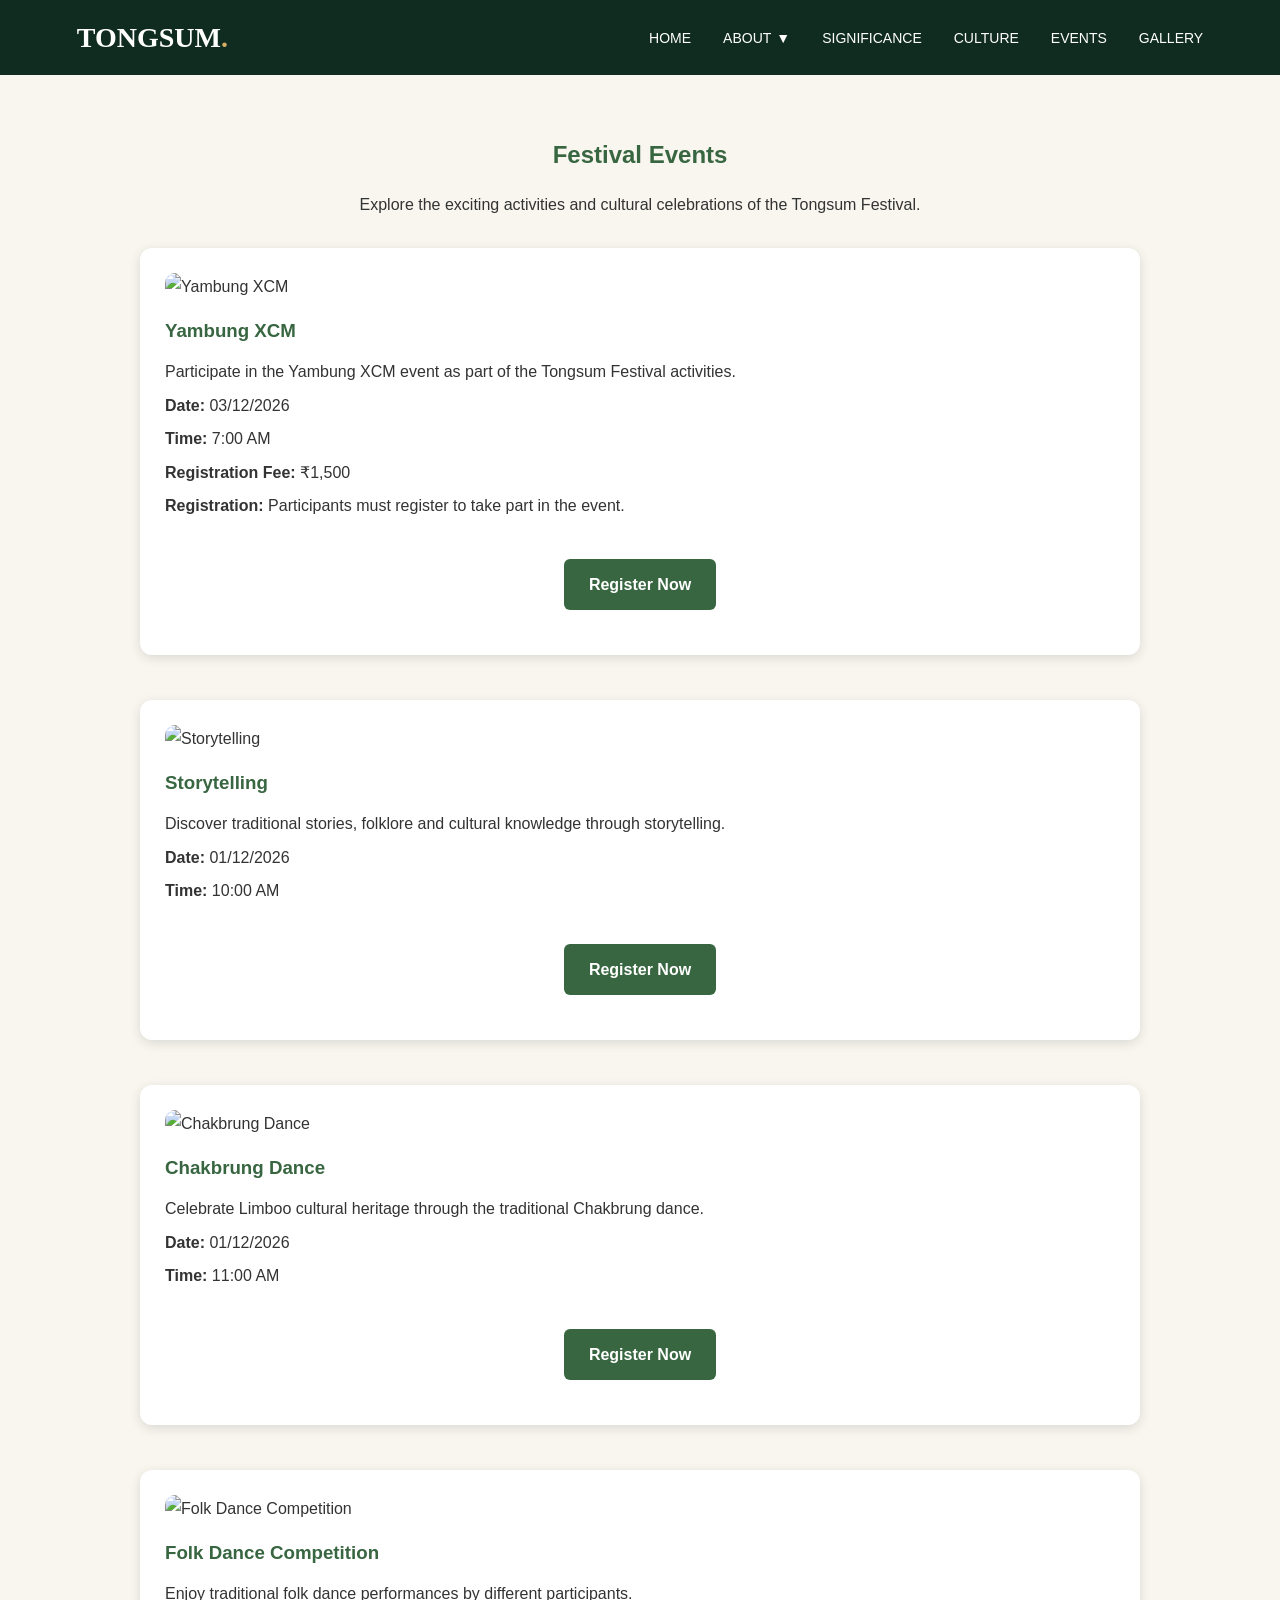
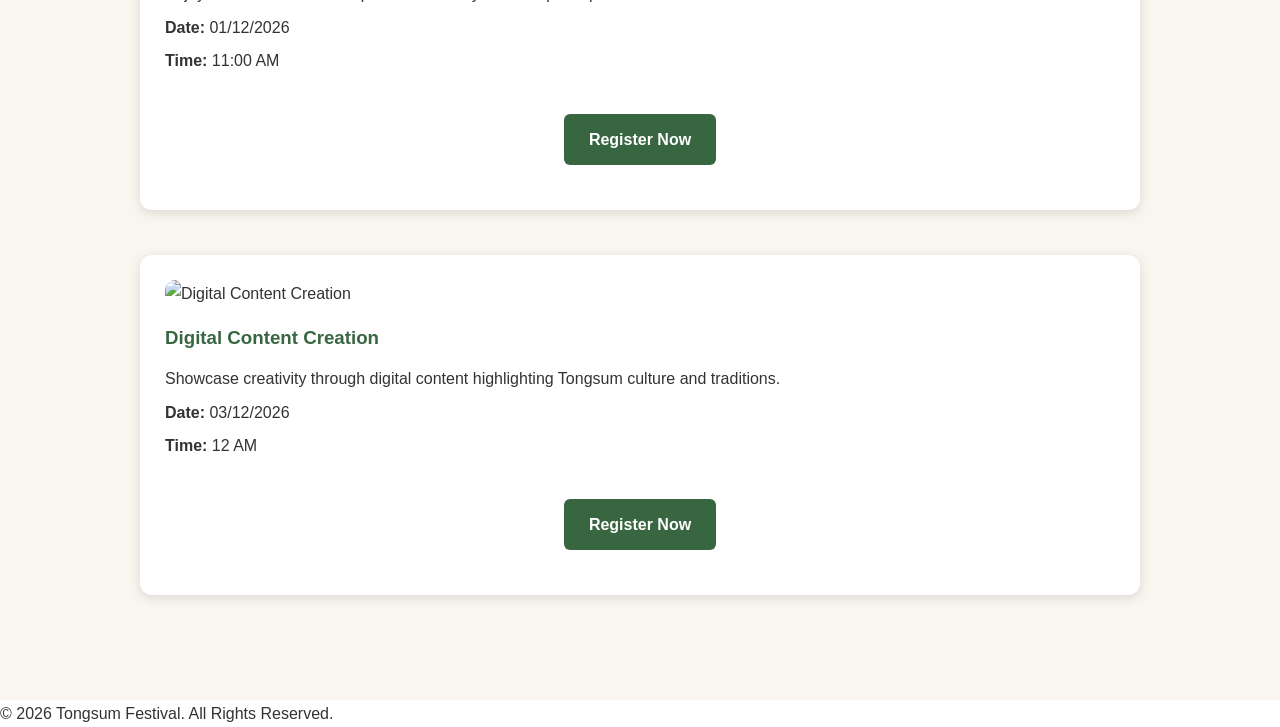
==== events.html @ 28ba3034 "Update events.html" ====
<!DOCTYPE html>
<html lang="en">

<head>
    <meta charset="UTF-8">
    <meta name="viewport" content="width=device-width, initial-scale=1.0">
    <title>Tongsum | Festival Events</title>
    <link rel="stylesheet" href="style.css">
</head>

<body>

   
<!-- NAVIGATION -->
<header class="header">
    <nav class="navbar container">

        <a href="index.html#HOME" class="logo">TONGSUM<span>.</span></a>

        <button class="menu-toggle" id="menuToggle"
                aria-label="Toggle navigation" aria-expanded="false">
            ☰
        </button>

        <ul class="nav-links" id="navLinks">

            <li>
                <a href="index.html#HOME">HOME</a>
            </li>

            <!-- ABOUT BUTTON WITH DROPDOWN -->
            <li class="dropdown">
                <div class="about-nav">

                    <a href="index.html#about">ABOUT</a>

                    <details>
                        <summary>▼</summary>

                        <ul class="dropdown-menu">

                            <li>
                                <a href="dtdc-members.html">DTDC MEMBERS 2026</a>
                            </li>

                            <li>
                                <a href="village-tourism.html">
                                    2ND ANNUAL TONGSUM VILLAGE TOURISM FESTIVAL
                                </a>
                            </li>

                        </ul>

                    </details>

                </div>
            </li>

            <li>
                <a href="index.html#significance">SIGNIFICANCE</a>
            </li>

            <li>
                <a href="index.html#culture">CULTURE</a>
            </li>

            <li>
                <a href="events.html">EVENTS</a>
            </li>

            <li>
                <a href="index.html#gallery">GALLERY</a>
            </li>

        </ul>

    </nav>
</header>


    <main>
        <section class="events-section">

            <h2>Festival Events</h2>

            <p>
                Explore the exciting activities and cultural celebrations
                of the Tongsum Festival.
            </p>

            <!-- Event 1 -->
            <div class="event-card">

                <img src="images/yambung-xcm.jpg" alt="Yambung XCM">

                <h3>Yambung XCM</h3>

                <p>Participate in the Yambung XCM event as part
                   of the Tongsum Festival activities.</p>

                <p><strong>Date:</strong> 03/12/2026</p>
                <p><strong>Time:</strong> 7:00 AM</p>
                <p><strong>Registration Fee:</strong> ₹1,500</p>
                <p><strong>Registration:</strong> Participants must register to take part in the event.</p>

                <div class="register-container">
                    <a href="https://docs.google.com/forms/d/e/1FAIpQLSftrpKSOLo7Bh1quTeNrvME7EjL8x2INw-Up850yJGy06LkeA/viewform?usp=pp_url&entry.790058781=Yambung+XCM"
                       target="_blank"
                       class="register-btn">
                        Register Now
                    </a>
                </div>

            </div>

            <!-- Event 2 -->
            <div class="event-card">

                <img src="images/storytelling.jpg" alt="Storytelling">

                <h3>Storytelling</h3>

                <p>Discover traditional stories, folklore and
                   cultural knowledge through storytelling.</p>

                <p><strong>Date:</strong> 01/12/2026</p>
                <p><strong>Time:</strong> 10:00 AM</p>

                <div class="register-container">
                    <a href="https://docs.google.com/forms/d/e/1FAIpQLSftrpKSOLo7Bh1quTeNrvME7EjL8x2INw-Up850yJGy06LkeA/viewform?usp=pp_url&entry.790058781=Storytelling"
                       target="_blank"
                       class="register-btn">
                        Register Now
                    </a>
                </div>

            </div>

            <!-- Event 3 -->
            <div class="event-card">

                <img src="images/chakbrung.jpg" alt="Chakbrung Dance">

                <h3>Chakbrung Dance</h3>

                <p>Celebrate Limboo cultural heritage through
                   the traditional Chakbrung dance.</p>

                <p><strong>Date:</strong> 01/12/2026</p>
                <p><strong>Time:</strong> 11:00 AM</p>

                <div class="register-container">
                    <a href="https://docs.google.com/forms/d/e/1FAIpQLSftrpKSOLo7Bh1quTeNrvME7EjL8x2INw-Up850yJGy06LkeA/viewform?usp=pp_url&entry.790058781=Chakbrung+Dance"
                       target="_blank"
                       class="register-btn">
                        Register Now
                    </a>
                </div>

            </div>

            <!-- Event 4 -->
            <div class="event-card">

                <img src="images/folk-dance.jpg" alt="Folk Dance Competition">

                <h3>Folk Dance Competition</h3>

                <p>Enjoy traditional folk dance performances
                   by different participants.</p>

                <p><strong>Date:</strong> 01/12/2026</p>
                <p><strong>Time:</strong> 11:00 AM</p>

                <div class="register-container">
                    <a href="https://docs.google.com/forms/d/e/1FAIpQLSftrpKSOLo7Bh1quTeNrvME7EjL8x2INw-Up850yJGy06LkeA/viewform?usp=pp_url&entry.790058781=Folk+Dance+Competition"
                       target="_blank"
                       class="register-btn">
                        Register Now
                    </a>
                </div>

            </div>

            <!-- Event 5 -->
            <div class="event-card">

                <img src="images/digital-content.jpg" alt="Digital Content Creation">

                <h3>Digital Content Creation</h3>

                <p>Showcase creativity through digital content
                   highlighting Tongsum culture and traditions.</p>

                <p><strong>Date:</strong> 03/12/2026</p>
                <p><strong>Time:</strong> 12 AM</p>

                <div class="register-container">
                    <a href="https://docs.google.com/forms/d/e/1FAIpQLSftrpKSOLo7Bh1quTeNrvME7EjL8x2INw-Up850yJGy06LkeA/viewform?usp=pp_url&entry.790058781=Digital+Content+Creation"
                       target="_blank"
                       class="register-btn">
                        Register Now
                    </a>
                </div>

            </div>

        </section>
    </main>

    <!-- Footer -->
    <footer>
        <p>&copy; 2026 Tongsum Festival. All Rights Reserved.</p>
    </footer>

</body>
</html>
---- style.css ----
/* GENERAL SETTINGS */
* {
    margin: 0;
    padding: 0;
    box-sizing: border-box;
    scroll-behavior: smooth;
}

:root {
    --green: #173e2b;
    --dark-green: #102c20;
    --gold: #d6ad61;
    --cream: #f8f6ef;
    --text: #333;
}

body {
    font-family: 'DM Sans', sans-serif;
    color: var(--text);
    line-height: 1.7;
    background: #fff;
}

.container {
    width: 88%;
    max-width: 1200px;
    margin: auto;
}

img {
    width: 100%;
    display: block;
    object-fit: cover;
}

a {
    text-decoration: none;
}


/* NAVIGATION */

/* NAVIGATION */
.header {
    background: var(--dark-green);
    position: sticky;
    top: 0;
    z-index: 1000;
}

.navbar {
    min-height: 75px;
    display: flex;
    justify-content: space-between;
    align-items: center;
}

.logo,
.footer-logo {
    font-family: 'Playfair Display', serif;
    font-size: 28px;
    font-weight: 700;
    color: white;
}

.logo span,
.footer-logo span {
    color: var(--gold);
}

.nav-links {
    display: flex;
    align-items: center;
    gap: 32px;
    list-style: none;
}

.nav-links > li {
    display: flex;
    align-items: center;
}

.nav-links > li > a {
    display: flex;
    align-items: center;
    color: white;
    font-size: 14px;
    font-weight: 400;
    line-height: 1;
    transition: 0.3s;
}

.nav-links a:hover {
    color: var(--gold);
}

.menu-toggle {
    display: none;
    border: none;
    background: transparent;
    color: white;
    font-size: 27px;
    cursor: pointer;
}


/* ABOUT BUTTON AND DROPDOWN */
.dropdown {
    position: relative;
    display: flex;
    align-items: center;
}

.about-nav {
    display: flex;
    align-items: center;
    justify-content: center;
    gap: 5px;
}

.about-nav > a {
    display: flex;
    align-items: center;
    color: white;
    font-size: 14px;
    font-weight: 400;
    line-height: 1;
}

.about-nav details {
    position: relative;
    display: flex;
    align-items: center;
}

.about-nav details summary {
    display: flex;
    align-items: center;
    justify-content: center;
    cursor: pointer;
    list-style: none;
    color: white;
    font-size: 14px;
    font-weight: 400;
    line-height: 1;
    transition: 0.3s;
}

.about-nav details summary:hover {
    color: var(--gold);
}

.about-nav details summary::-webkit-details-marker {
    display: none;
}

.dropdown-menu {
    display: none;
    position: absolute;
    top: 100%;
    left: 0;
    min-width: 260px;
    background: #ffffff;
    padding: 10px 0;
    margin: 0;
    list-style: none;
    box-shadow: 0 4px 12px rgba(0,0,0,0.15);
    border-radius: 8px;
    z-index: 1000;
}

.about-nav details[open] .dropdown-menu {
    display: block;
}

.dropdown-menu li a {
    display: block;
    padding: 10px 15px;
    color: #386641;
    text-decoration: none;
    font-size: 14px;
    font-weight: 400;
}

.dropdown-menu li a:hover {
    background: #f5f5ed;
    color: var(--green);
}


/* HERO */
.hero {
    min-height: 650px;
    background:
        url("images/hero.jpg") center/cover no-repeat;
    position: relative;
    display: flex;
    align-items: center;
    color: white;
}

.hero-overlay {
    position: absolute;
    inset: 0;
    background: linear-gradient(
        90deg,
        rgba(8, 30, 19, 0.88),
        rgba(8, 30, 19, 0.35)
    );
}

.hero-content {
    position: relative;
    z-index: 1;
    padding-top: 60px;
    padding-bottom: 60px;
}

.eyebrow {
    color: var(--gold);
    font-size: 12px;
    font-weight: 700;
    letter-spacing: 3px;
    margin-bottom: 12px;
}

.hero h1 {
    font-family: 'Playfair Display', serif;
    font-size: clamp(65px, 10vw, 110px);
    line-height: 1.1;
    letter-spacing: 5px;
}

.hero h2 {
    font-family: 'Playfair Display', serif;
    font-size: clamp(23px, 4vw, 38px);
    margin: 15px 0;
}

.hero-content > p:not(.eyebrow) {
    max-width: 570px;
    color: #eee;
    margin-bottom: 30px;
}

.btn {
    display: inline-block;
    background: var(--gold);
    color: var(--dark-green);
    padding: 13px 28px;
    border-radius: 4px;
    font-weight: 700;
    transition: 0.3s;
}

.btn:hover {
    background: white;
    transform: translateY(-3px);
}


/* COMMON SECTION */
.section {
    padding-top: 90px;
    padding-bottom: 90px;
}

.section-heading {
    text-align: center;
    margin-bottom: 50px;
}

.section-heading h2 {
    font-family: 'Playfair Display', serif;
    font-size: clamp(29px, 4vw, 42px);
    color: var(--green);
}

.heading-line {
    display: block;
    height: 3px;
    width: 65px;
    background: var(--gold);
    margin: 17px auto;
}

.light h2 {
    color: white;
}


/* ABOUT */
.about-grid,
.culture-grid {
    display: grid;
    grid-template-columns: 1fr 1fr;
    align-items: center;
    gap: 55px;
}

.about-image img,
.culture-image img {
    height: 400px;
    border-radius: 8px;
}

.about-text h3,
.culture-content h3 {
    font-family: 'Playfair Display', serif;
    font-size: 29px;
    color: var(--green);
    margin-bottom: 18px;
}

.about-text p,
.culture-content p {
    margin-bottom: 15px;
    color: #666;
}


/* SIGNIFICANCE */
.significance {
    background: var(--green);
}

.cards {
    display: grid;
    grid-template-columns: repeat(4, 1fr);
    gap: 22px;
}

.info-card {
    background: rgba(255,255,255,0.08);
    border: 1px solid rgba(255,255,255,0.15);
    border-radius: 8px;
    padding: 30px 22px;
    text-align: center;
    color: white;
    transition: 0.3s;
}

.info-card:hover {
    transform: translateY(-8px);
    background: rgba(255,255,255,0.14);
}

.card-icon {
    font-size: 42px;
    margin-bottom: 15px;
}

.info-card h3 {
    color: var(--gold);
    margin-bottom: 12px;
    font-family: 'Playfair Display', serif;
    font-size: 22px;
}

.info-card p {
    color: #e3e8e3;
    font-size: 14px;
}


/* CULTURE */
.culture-grid {
    grid-template-columns: 1fr 1fr;
}


/* TRADITIONS */
.traditions {
    background: var(--dark-green);
}

.tradition-grid {
    display: grid;
    grid-template-columns: repeat(3, 1fr);
    gap: 25px;
}

.tradition-item {
    overflow: hidden;
    border-radius: 8px;
    background: white;
}

.tradition-item img {
    height: 250px;
    transition: 0.5s;
}

.tradition-item:hover img {
    transform: scale(1.06);
}

.tradition-caption {
    padding: 22px;
}

.tradition-caption h3 {
    color: var(--green);
    font-family: 'Playfair Display', serif;
    margin-bottom: 8px;
}

.tradition-caption p {
    font-size: 14px;
    color: #666;
}


/* QUOTE */
.quote-section {
    background: var(--cream);
    padding: 75px 0;
    text-align: center;
}

.quote-mark {
    color: var(--gold);
    font-family: Georgia, serif;
    font-size: 90px;
    line-height: 1;
}

.quote-section h2 {
    max-width: 800px;
    margin: auto;
    font-family: 'Playfair Display', serif;
    font-size: clamp(25px, 4vw, 39px);
    color: var(--green);
}

.quote-subtitle {
    color: #98783c;
    letter-spacing: 2px;
    margin-top: 20px;
    font-size: 12px;
    font-weight: 700;
}


/* GALLERY */
.gallery-intro {
    color: #777;
    margin-top: 12px;
}

.gallery-grid {
    display: grid;
    grid-template-columns: repeat(2, 1fr);
    gap: 20px;
}

.gallery-grid img {
    height: 300px;
    border-radius: 8px;
    transition: 0.3s;
}

.gallery-grid img:hover {
    transform: scale(1.02);
}


/* FOOTER */
.footer {
    background: #0b2017;
    color: white;
    padding-top: 55px;
}

.footer-content {
    display: flex;
    justify-content: space-between;
    gap: 40px;
    padding-bottom: 40px;
}

.footer-content > div:first-child {
    max-width: 350px;
}

.footer-content p {
    color: #c4cec7;
    margin-top: 15px;
}

.footer-links {
    display: flex;
    flex-direction: column;
    gap: 8px;
}

.footer-links h3 {
    color: var(--gold);
    margin-bottom: 10px;
}

.footer-links a {
    color: #c4cec7;
}

.footer-links a:hover {
    color: var(--gold);
}

.copyright {
    border-top: 1px solid #34473c;
    padding: 20px;
    text-align: center;
    color: #aebbb2;
    font-size: 13px;
}


/* RESPONSIVE DESIGN */
@media (max-width: 900px) {

    .cards {
        grid-template-columns: repeat(2, 1fr);
    }

    .about-grid,
    .culture-grid {
        gap: 30px;
    }

    .nav-links {
        gap: 17px;
    }
}


@media (max-width: 768px) {

    .dropdown-menu {
        position: static;
        box-shadow: none;
        margin-top: 8px;
    }
}


@media (max-width: 650px) {

    .container {
        width: 90%;
    }

    .navbar {
        min-height: 65px;
    }

    .menu-toggle {
        display: block;
    }

    .nav-links {
        display: none;
        position: absolute;
        top: 65px;
        left: 0;
        width: 100%;
        background: var(--dark-green);
        flex-direction: column;
        padding: 20px 5%;
        gap: 18px;
    }

    .nav-links.active {
        display: flex;
    }

    .about-nav {
        justify-content: flex-start;
    }

    .hero {
        min-height: 570px;
        background-position: center;
    }

    .hero h1 {
        letter-spacing: 2px;
    }

    .section {
        padding-top: 65px;
        padding-bottom: 65px;
    }

    .about-grid,
    .culture-grid {
        grid-template-columns: 1fr;
    }

    .about-image img,
    .culture-image img {
        height: 280px;
    }

    .cards {
        grid-template-columns: 1fr;
    }

    .tradition-grid {
        grid-template-columns: 1fr;
    }

    .gallery-grid {
        grid-template-columns: 1fr;
    }

    .gallery-grid img {
        height: 250px;
    }

    .footer-content {
        flex-direction: column;
    }
}


/* EVENTS PAGE */
.events-section {
    padding: 60px 8%;
    text-align: center;
    background: var(--cream);
    min-height: 100vh;
}

.events-section h2 {
    color: #386641;
    margin-bottom: 15px;
}

.events-section > p {
    margin-bottom: 30px;
}

.event-card {
    background: #ffffff;
    padding: 25px;
    margin: 30px auto 45px;
    max-width: 1000px;
    border-radius: 12px;
    box-shadow: 0 3px 12px rgba(0, 0, 0, 0.12);
    text-align: left;
    display: flow-root;
}

.event-card img {
    width: 100%;
    height: auto;
    max-height: 450px;
    object-fit: contain;
    border-radius: 10px;
    margin-bottom: 15px;
}

.event-card h3 {
    color: #386641;
    margin-bottom: 12px;
}

.event-card p {
    margin: 8px 0;
    line-height: 1.6;
}

@media (max-width: 600px) {
    .events-section {
        padding: 25px 5%;
    }

    .event-card img {
        height: 200px;
    }
}


/* REGISTRATION BUTTON */
.register-btn {
    display: inline-block;
    background-color: #386641;
    color: white;
    padding: 12px 25px;
    border-radius: 6px;
    text-decoration: none;
    font-weight: 700;
    margin-top: 15px;
    transition: 0.3s;
}

.register-btn:hover {
    background-color: #25482d;
    transform: translateY(-2px);
}

.register-container {
    text-align: center;
    margin-top: 25px;
    margin-bottom: 20px;
}
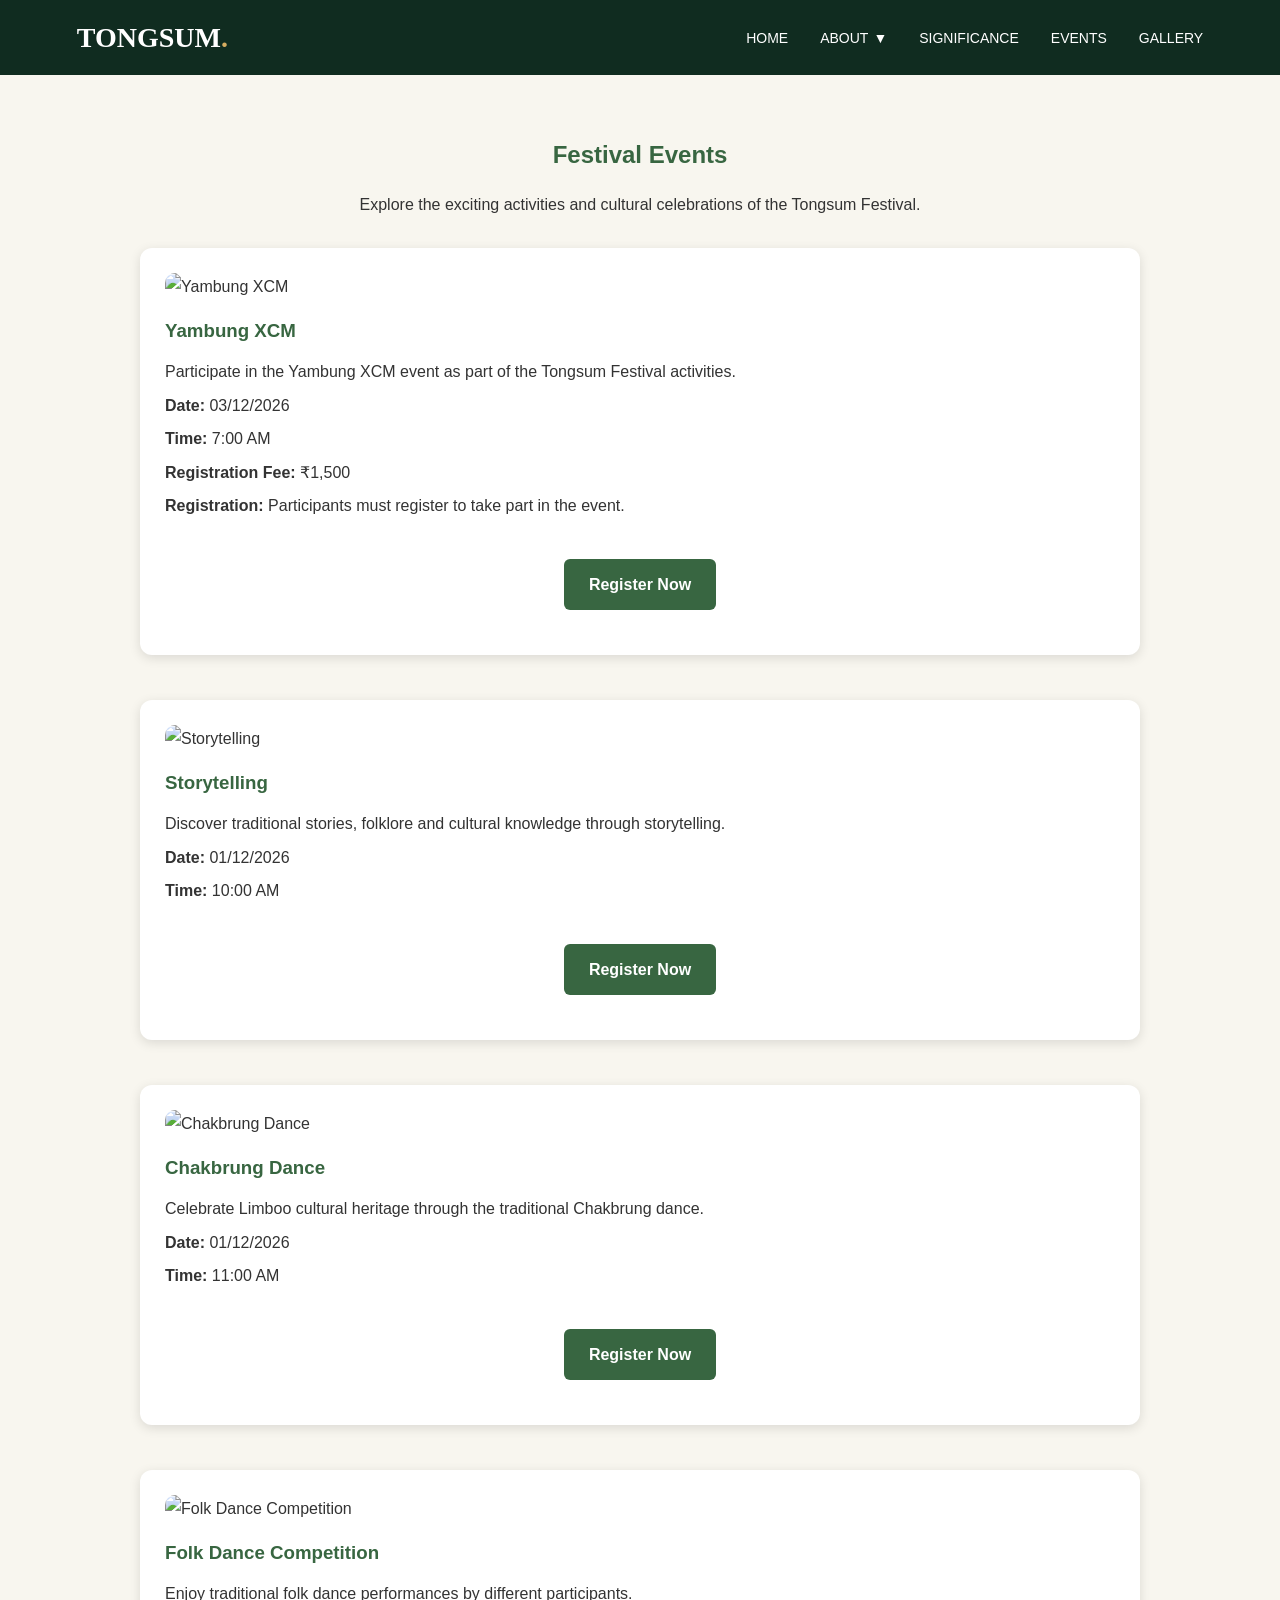
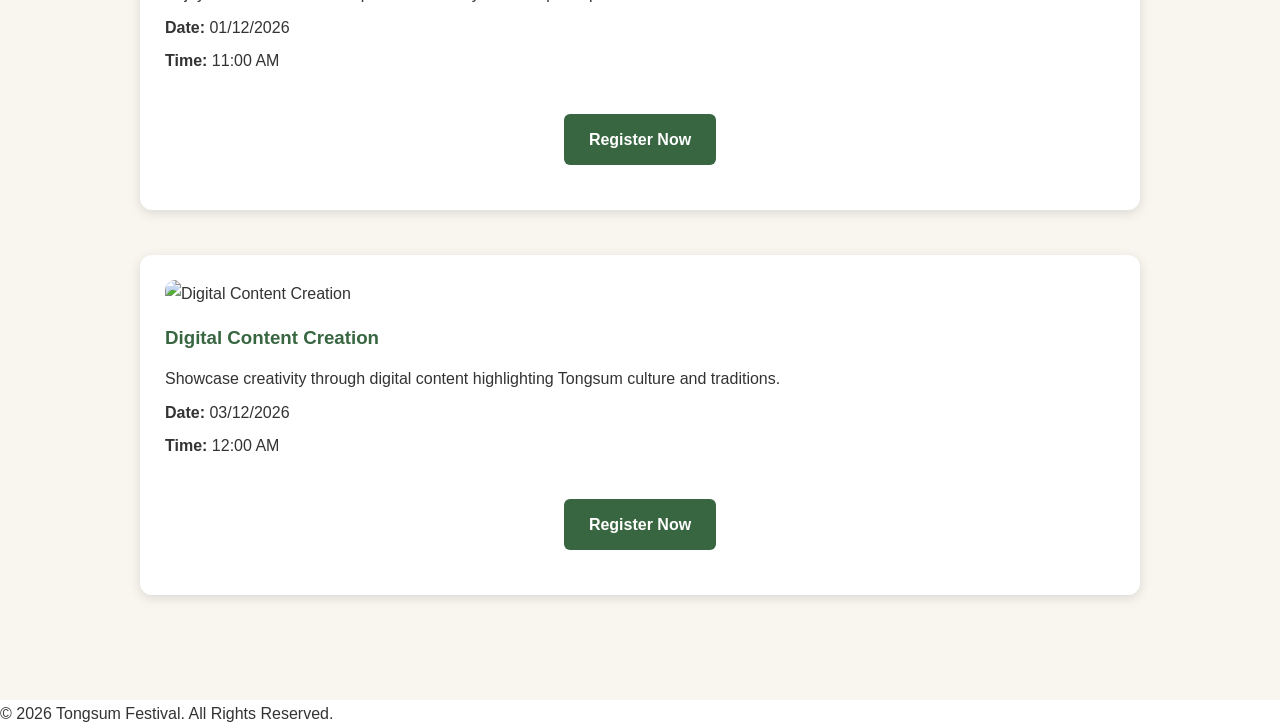
==== commit 5d91b3a0: "remove culture navigation and update image" ====
--- a/events.html
+++ b/events.html
@@ -62,10 +62,6 @@
             </li>
 
             <li>
-                <a href="index.html#culture">CULTURE</a>
-            </li>
-
-            <li>
                 <a href="events.html">EVENTS</a>
             </li>
 
@@ -194,7 +190,7 @@
                    highlighting Tongsum culture and traditions.</p>
 
                 <p><strong>Date:</strong> 03/12/2026</p>
-                <p><strong>Time:</strong> 12 AM</p>
+                <p><strong>Time:</strong> 12:00 AM</p>
 
                 <div class="register-container">
                     <a href="https://docs.google.com/forms/d/e/1FAIpQLSftrpKSOLo7Bh1quTeNrvME7EjL8x2INw-Up850yJGy06LkeA/viewform?usp=pp_url&entry.790058781=Digital+Content+Creation"
